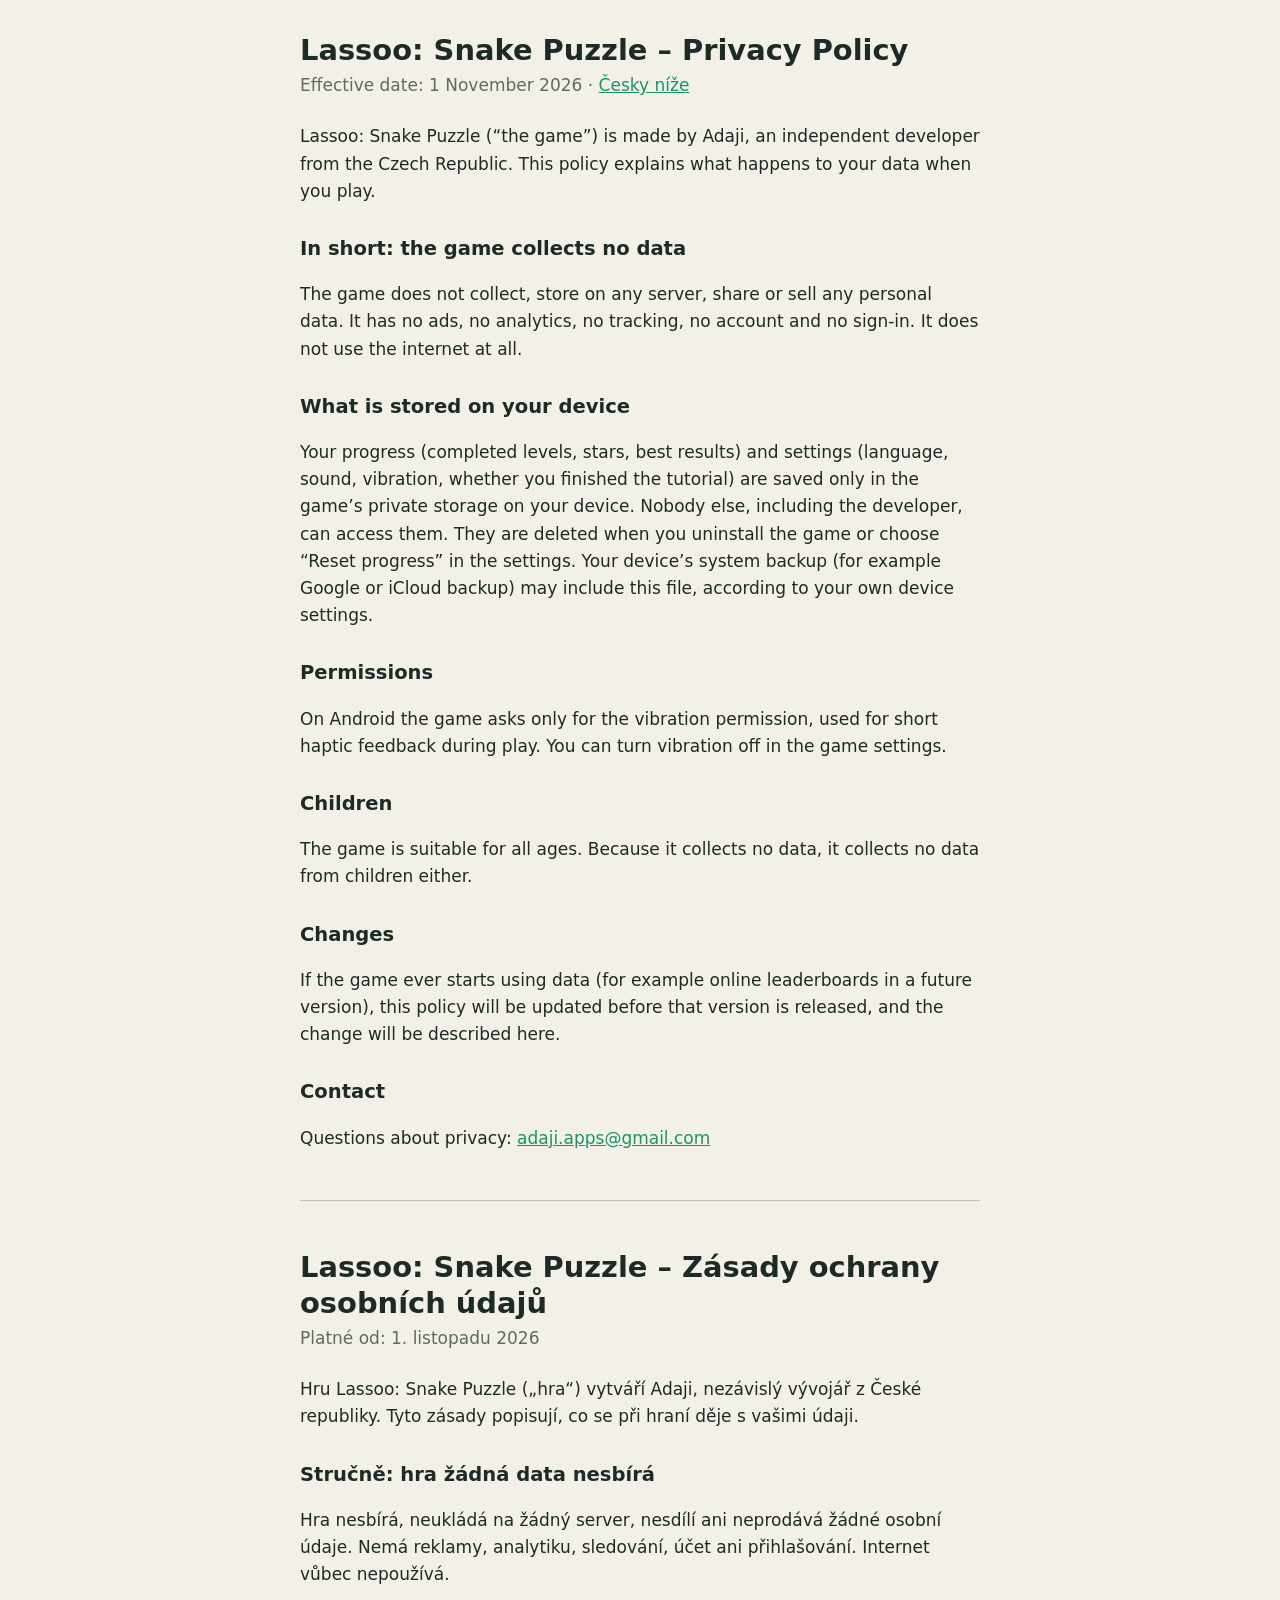
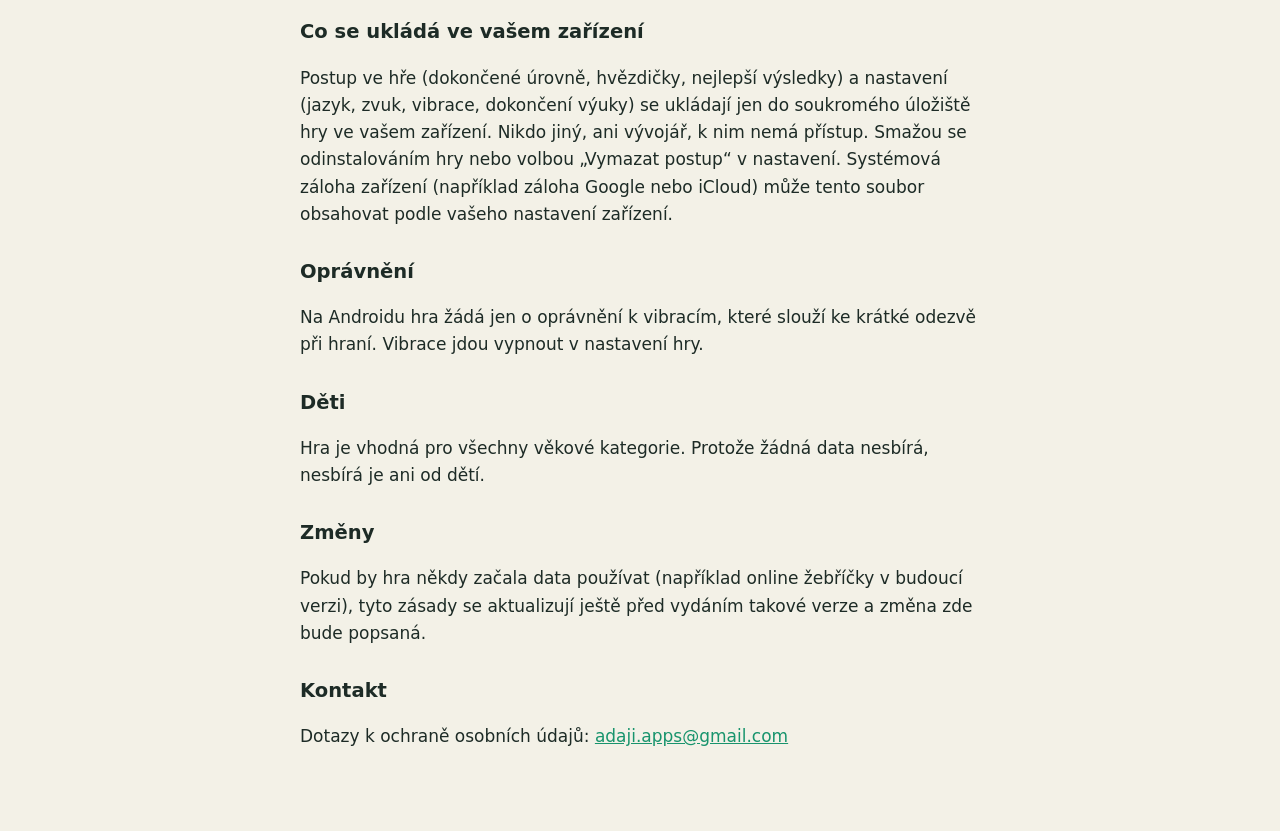
==== lassoo/privacy/index.html @ ac692268 "Privacy policy for Lassoo: Snake Puzzle" ====
<!doctype html>
<html lang="en">
<head>
<meta charset="utf-8">
<meta name="viewport" content="width=device-width, initial-scale=1">
<title>Lassoo: Snake Puzzle – Privacy Policy</title>
<style>
  :root { color-scheme: light dark; --ink: #1d2b26; --muted: #5d6b64; --bg: #f3f1e7; --accent: #18946d; }
  @media (prefers-color-scheme: dark) { :root { --ink: #e9efe9; --muted: #a9b8b0; --bg: #16201c; --accent: #3cc493; } }
  body { margin: 0; background: var(--bg); color: var(--ink); font: 17px/1.6 system-ui, -apple-system, "Segoe UI", sans-serif; }
  main { max-width: 680px; margin: 0 auto; padding: 32px 16px 64px; }
  h1 { font-size: 1.7em; line-height: 1.25; margin: 0 0 4px; }
  h2 { font-size: 1.15em; margin: 28px 0 6px; }
  p, li { color: var(--ink); }
  .meta { color: var(--muted); margin: 0 0 24px; }
  hr { border: 0; border-top: 1px solid color-mix(in srgb, var(--muted) 35%, transparent); margin: 48px 0; }
  a { color: var(--accent); }
</style>
</head>
<body>
<main>

<h1>Lassoo: Snake Puzzle – Privacy Policy</h1>
<p class="meta">Effective date: 1 November 2026 · <a href="#cs">Česky níže</a></p>

<p>Lassoo: Snake Puzzle (“the game”) is made by Adaji, an independent developer from the Czech Republic. This policy explains what happens to your data when you play.</p>

<h2>In short: the game collects no data</h2>
<p>The game does not collect, store on any server, share or sell any personal data. It has no ads, no analytics, no tracking, no account and no sign-in. It does not use the internet at all.</p>

<h2>What is stored on your device</h2>
<p>Your progress (completed levels, stars, best results) and settings (language, sound, vibration, whether you finished the tutorial) are saved only in the game’s private storage on your device. Nobody else, including the developer, can access them. They are deleted when you uninstall the game or choose “Reset progress” in the settings. Your device’s system backup (for example Google or iCloud backup) may include this file, according to your own device settings.</p>

<h2>Permissions</h2>
<p>On Android the game asks only for the vibration permission, used for short haptic feedback during play. You can turn vibration off in the game settings.</p>

<h2>Children</h2>
<p>The game is suitable for all ages. Because it collects no data, it collects no data from children either.</p>

<h2>Changes</h2>
<p>If the game ever starts using data (for example online leaderboards in a future version), this policy will be updated before that version is released, and the change will be described here.</p>

<h2>Contact</h2>
<p>Questions about privacy: <a href="mailto:adaji.apps@gmail.com">adaji.apps@gmail.com</a></p>

<hr>

<h1 id="cs">Lassoo: Snake Puzzle – Zásady ochrany osobních údajů</h1>
<p class="meta">Platné od: 1. listopadu 2026</p>

<p>Hru Lassoo: Snake Puzzle („hra“) vytváří Adaji, nezávislý vývojář z České republiky. Tyto zásady popisují, co se při hraní děje s vašimi údaji.</p>

<h2>Stručně: hra žádná data nesbírá</h2>
<p>Hra nesbírá, neukládá na žádný server, nesdílí ani neprodává žádné osobní údaje. Nemá reklamy, analytiku, sledování, účet ani přihlašování. Internet vůbec nepoužívá.</p>

<h2>Co se ukládá ve vašem zařízení</h2>
<p>Postup ve hře (dokončené úrovně, hvězdičky, nejlepší výsledky) a nastavení (jazyk, zvuk, vibrace, dokončení výuky) se ukládají jen do soukromého úložiště hry ve vašem zařízení. Nikdo jiný, ani vývojář, k nim nemá přístup. Smažou se odinstalováním hry nebo volbou „Vymazat postup“ v nastavení. Systémová záloha zařízení (například záloha Google nebo iCloud) může tento soubor obsahovat podle vašeho nastavení zařízení.</p>

<h2>Oprávnění</h2>
<p>Na Androidu hra žádá jen o oprávnění k vibracím, které slouží ke krátké odezvě při hraní. Vibrace jdou vypnout v nastavení hry.</p>

<h2>Děti</h2>
<p>Hra je vhodná pro všechny věkové kategorie. Protože žádná data nesbírá, nesbírá je ani od dětí.</p>

<h2>Změny</h2>
<p>Pokud by hra někdy začala data používat (například online žebříčky v budoucí verzi), tyto zásady se aktualizují ještě před vydáním takové verze a změna zde bude popsaná.</p>

<h2>Kontakt</h2>
<p>Dotazy k ochraně osobních údajů: <a href="mailto:adaji.apps@gmail.com">adaji.apps@gmail.com</a></p>

</main>
</body>
</html>
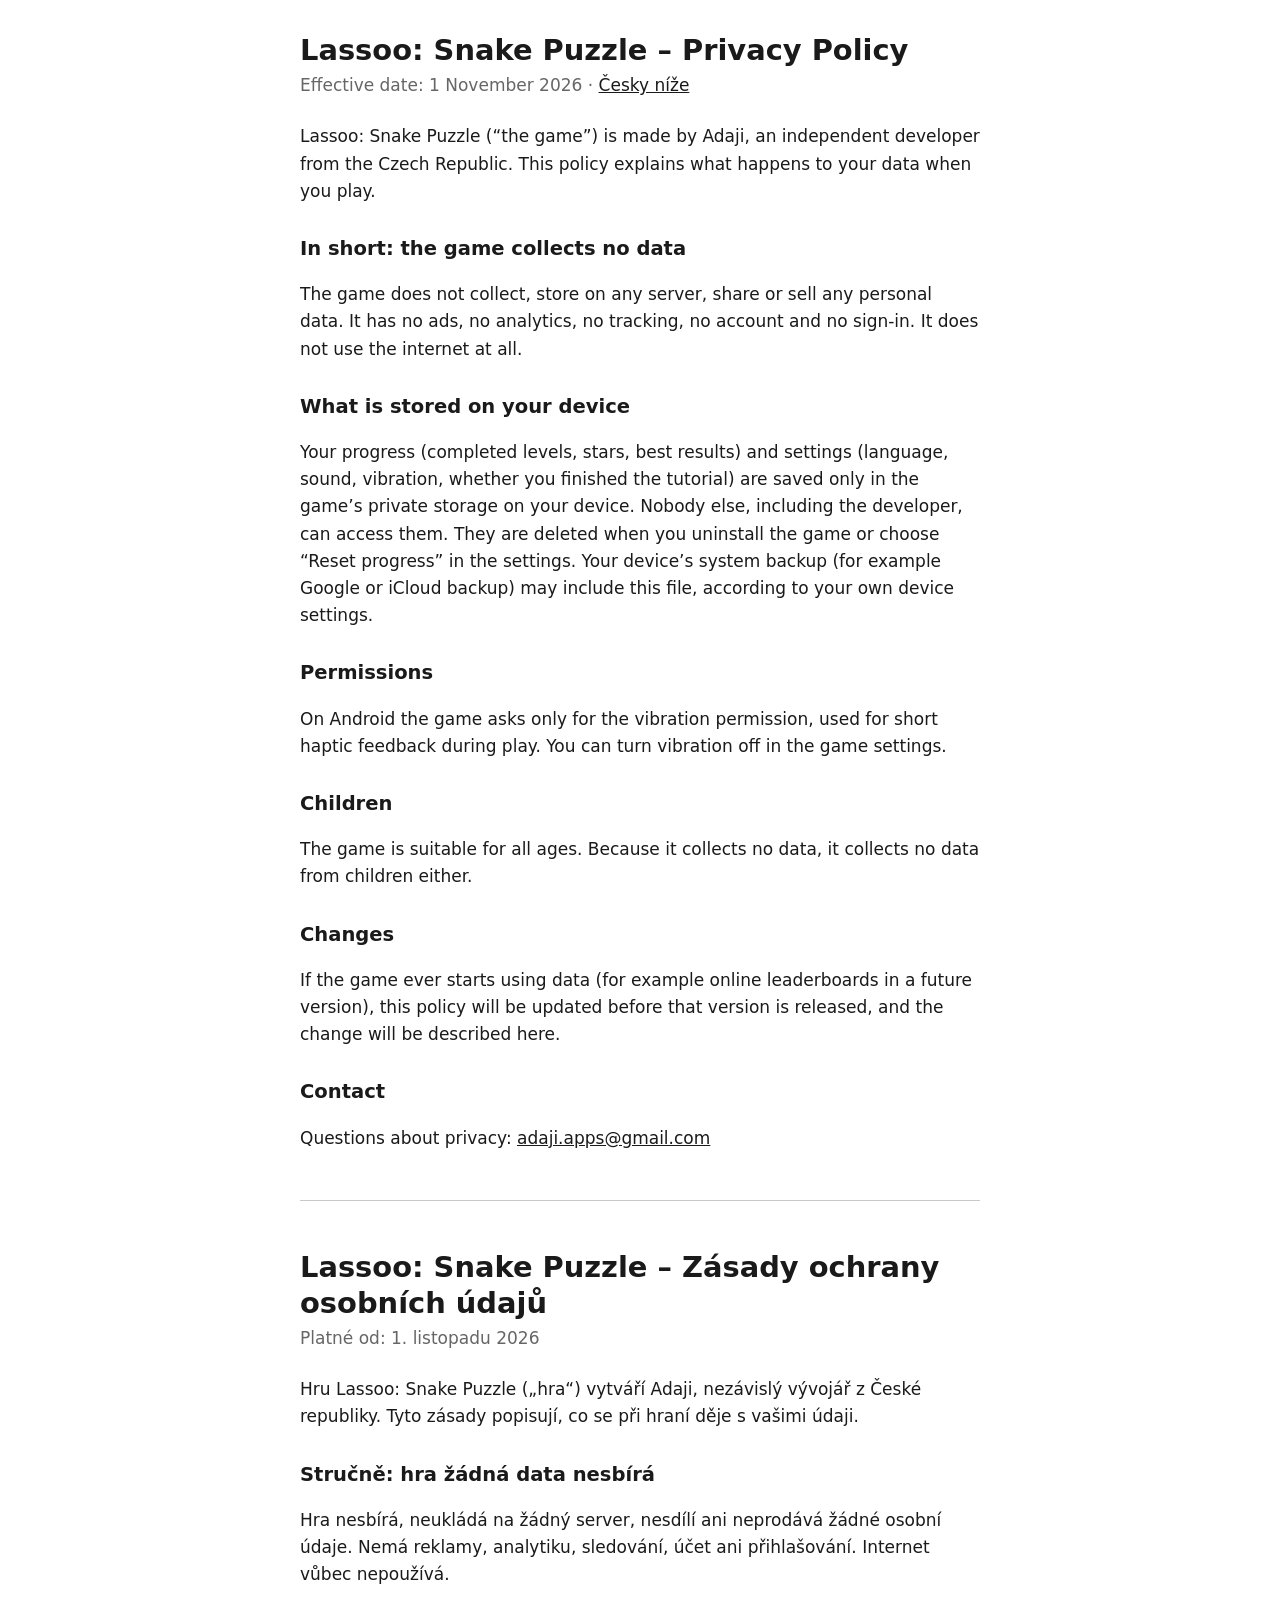
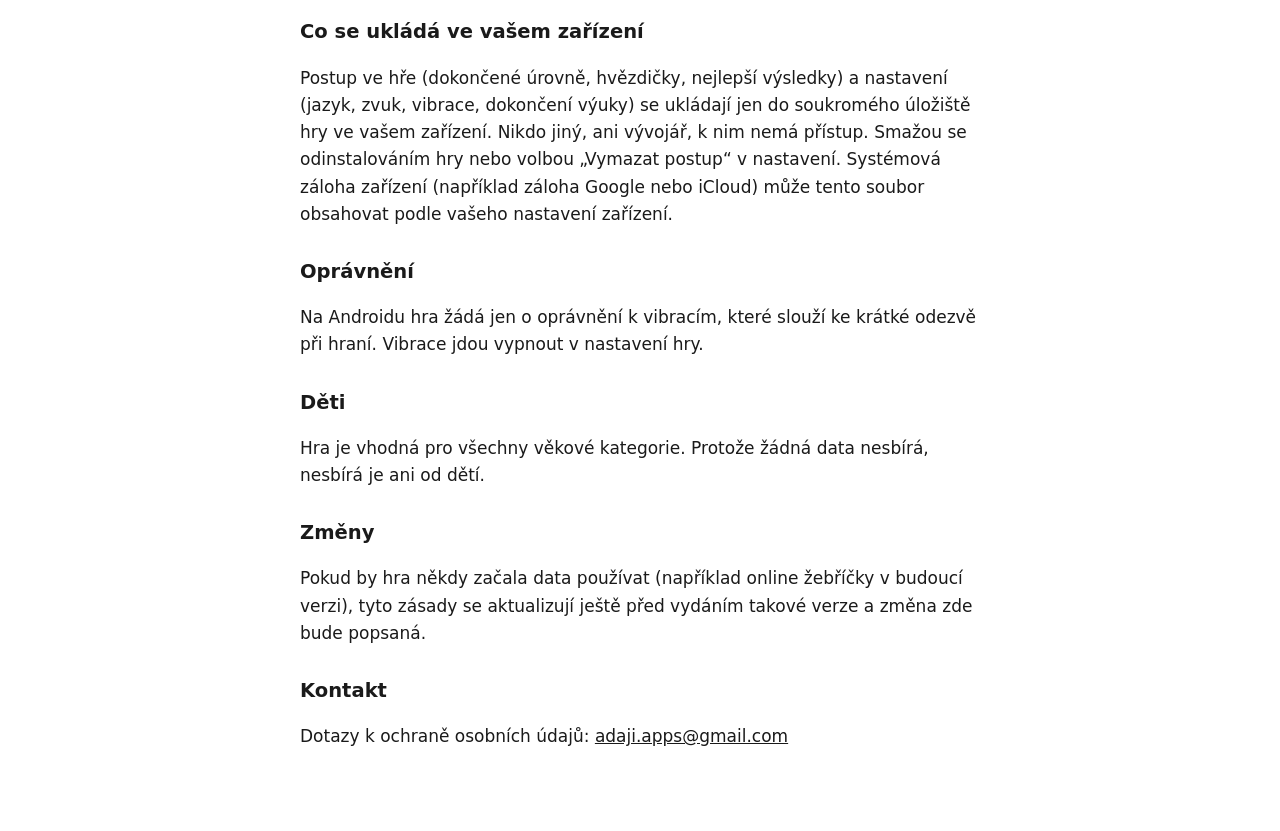
==== commit f4e70f6e: "Plain colors" ====
--- a/lassoo/privacy/index.html
+++ b/lassoo/privacy/index.html
@@ -5,8 +5,8 @@
 <meta name="viewport" content="width=device-width, initial-scale=1">
 <title>Lassoo: Snake Puzzle – Privacy Policy</title>
 <style>
-  :root { color-scheme: light dark; --ink: #1d2b26; --muted: #5d6b64; --bg: #f3f1e7; --accent: #18946d; }
-  @media (prefers-color-scheme: dark) { :root { --ink: #e9efe9; --muted: #a9b8b0; --bg: #16201c; --accent: #3cc493; } }
+  :root { color-scheme: light dark; --ink: #1a1a1a; --muted: #666; --bg: #fff; --accent: #1a1a1a; }
+  @media (prefers-color-scheme: dark) { :root { --ink: #e8e8e8; --muted: #9a9a9a; --bg: #121212; --accent: #e8e8e8; } }
   body { margin: 0; background: var(--bg); color: var(--ink); font: 17px/1.6 system-ui, -apple-system, "Segoe UI", sans-serif; }
   main { max-width: 680px; margin: 0 auto; padding: 32px 16px 64px; }
   h1 { font-size: 1.7em; line-height: 1.25; margin: 0 0 4px; }
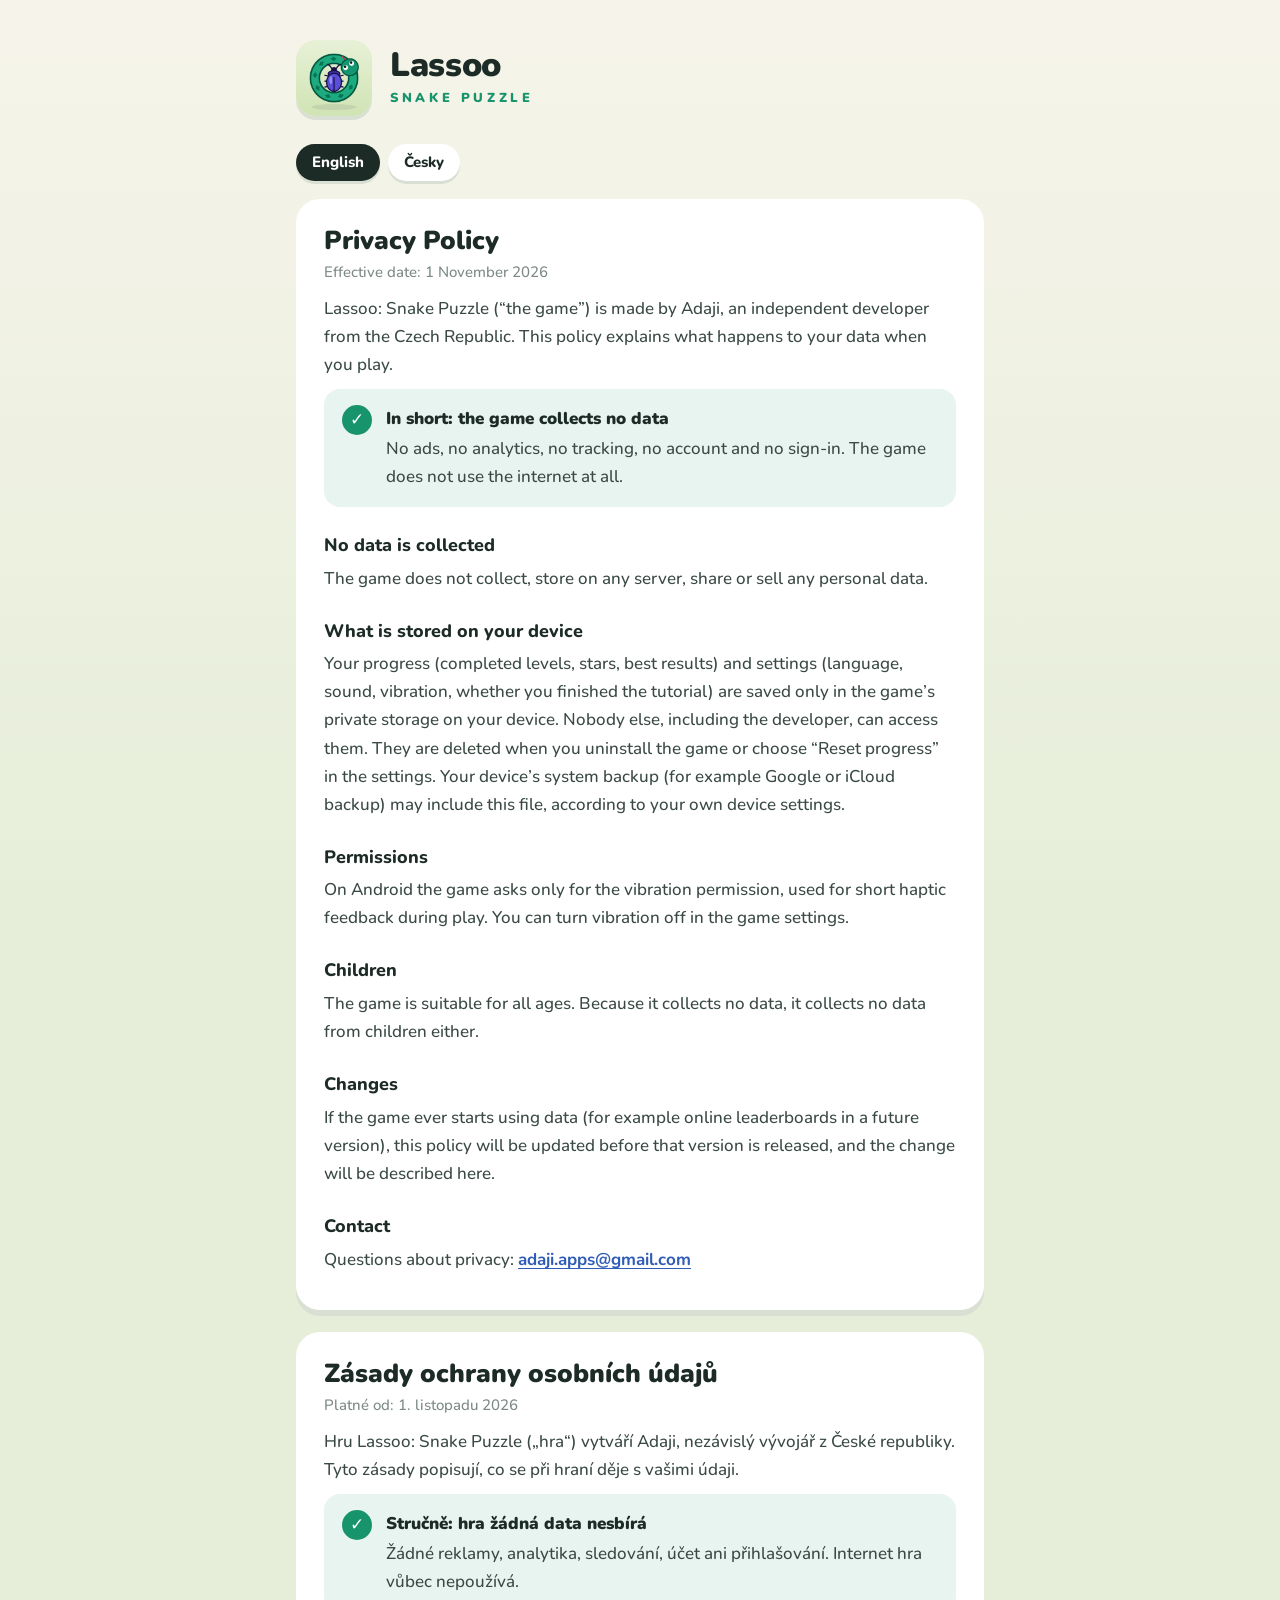
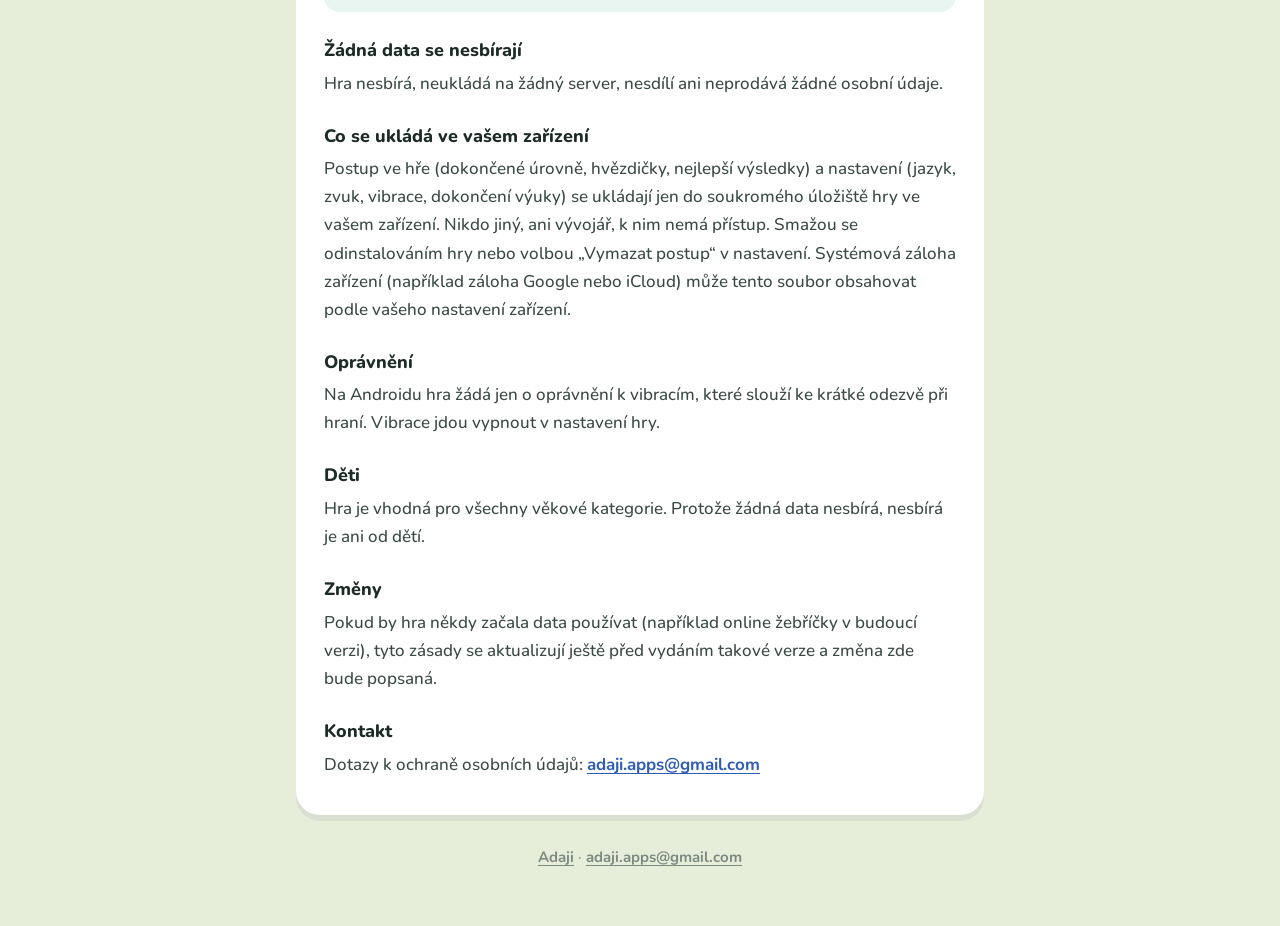
==== commit bbb4c1d9: "New look matching the game" ====
--- a/lassoo/privacy/index.html
+++ b/lassoo/privacy/index.html
@@ -4,69 +4,92 @@
 <meta charset="utf-8">
 <meta name="viewport" content="width=device-width, initial-scale=1">
 <title>Lassoo: Snake Puzzle – Privacy Policy</title>
-<style>
-  :root { color-scheme: light dark; --ink: #1a1a1a; --muted: #666; --bg: #fff; --accent: #1a1a1a; }
-  @media (prefers-color-scheme: dark) { :root { --ink: #e8e8e8; --muted: #9a9a9a; --bg: #121212; --accent: #e8e8e8; } }
-  body { margin: 0; background: var(--bg); color: var(--ink); font: 17px/1.6 system-ui, -apple-system, "Segoe UI", sans-serif; }
-  main { max-width: 680px; margin: 0 auto; padding: 32px 16px 64px; }
-  h1 { font-size: 1.7em; line-height: 1.25; margin: 0 0 4px; }
-  h2 { font-size: 1.15em; margin: 28px 0 6px; }
-  p, li { color: var(--ink); }
-  .meta { color: var(--muted); margin: 0 0 24px; }
-  hr { border: 0; border-top: 1px solid color-mix(in srgb, var(--muted) 35%, transparent); margin: 48px 0; }
-  a { color: var(--accent); }
-</style>
+<link rel="icon" href="../../assets/lassoo-icon.png">
+<link rel="stylesheet" href="../../assets/style.css">
 </head>
 <body>
 <main>
 
-<h1>Lassoo: Snake Puzzle – Privacy Policy</h1>
-<p class="meta">Effective date: 1 November 2026 · <a href="#cs">Česky níže</a></p>
+<header class="hero">
+  <img src="../../assets/lassoo-icon.png" alt="">
+  <div>
+    <h1>Lassoo</h1>
+    <p class="tagline">Snake Puzzle</p>
+  </div>
+</header>
 
-<p>Lassoo: Snake Puzzle (“the game”) is made by Adaji, an independent developer from the Czech Republic. This policy explains what happens to your data when you play.</p>
+<nav class="langs" aria-label="Language">
+  <a href="#en" aria-current="true">English</a>
+  <a href="#cs" lang="cs">Česky</a>
+</nav>
 
-<h2>In short: the game collects no data</h2>
-<p>The game does not collect, store on any server, share or sell any personal data. It has no ads, no analytics, no tracking, no account and no sign-in. It does not use the internet at all.</p>
+<article class="card" id="en">
+  <h2>Privacy Policy</h2>
+  <p class="meta">Effective date: 1 November 2026</p>
 
-<h2>What is stored on your device</h2>
-<p>Your progress (completed levels, stars, best results) and settings (language, sound, vibration, whether you finished the tutorial) are saved only in the game’s private storage on your device. Nobody else, including the developer, can access them. They are deleted when you uninstall the game or choose “Reset progress” in the settings. Your device’s system backup (for example Google or iCloud backup) may include this file, according to your own device settings.</p>
+  <p>Lassoo: Snake Puzzle (“the game”) is made by Adaji, an independent developer from the Czech Republic. This policy explains what happens to your data when you play.</p>
 
-<h2>Permissions</h2>
-<p>On Android the game asks only for the vibration permission, used for short haptic feedback during play. You can turn vibration off in the game settings.</p>
+  <div class="summary">
+    <span class="tick" aria-hidden="true">✓</span>
+    <div>
+      <strong>In short: the game collects no data</strong>
+      <p>No ads, no analytics, no tracking, no account and no sign-in. The game does not use the internet at all.</p>
+    </div>
+  </div>
 
-<h2>Children</h2>
-<p>The game is suitable for all ages. Because it collects no data, it collects no data from children either.</p>
+  <h3>No data is collected</h3>
+  <p>The game does not collect, store on any server, share or sell any personal data.</p>
 
-<h2>Changes</h2>
-<p>If the game ever starts using data (for example online leaderboards in a future version), this policy will be updated before that version is released, and the change will be described here.</p>
+  <h3>What is stored on your device</h3>
+  <p>Your progress (completed levels, stars, best results) and settings (language, sound, vibration, whether you finished the tutorial) are saved only in the game’s private storage on your device. Nobody else, including the developer, can access them. They are deleted when you uninstall the game or choose “Reset progress” in the settings. Your device’s system backup (for example Google or iCloud backup) may include this file, according to your own device settings.</p>
 
-<h2>Contact</h2>
-<p>Questions about privacy: <a href="mailto:adaji.apps@gmail.com">adaji.apps@gmail.com</a></p>
+  <h3>Permissions</h3>
+  <p>On Android the game asks only for the vibration permission, used for short haptic feedback during play. You can turn vibration off in the game settings.</p>
 
-<hr>
+  <h3>Children</h3>
+  <p>The game is suitable for all ages. Because it collects no data, it collects no data from children either.</p>
 
-<h1 id="cs">Lassoo: Snake Puzzle – Zásady ochrany osobních údajů</h1>
-<p class="meta">Platné od: 1. listopadu 2026</p>
+  <h3>Changes</h3>
+  <p>If the game ever starts using data (for example online leaderboards in a future version), this policy will be updated before that version is released, and the change will be described here.</p>
 
-<p>Hru Lassoo: Snake Puzzle („hra“) vytváří Adaji, nezávislý vývojář z České republiky. Tyto zásady popisují, co se při hraní děje s vašimi údaji.</p>
+  <h3>Contact</h3>
+  <p>Questions about privacy: <a href="mailto:adaji.apps@gmail.com">adaji.apps@gmail.com</a></p>
+</article>
 
-<h2>Stručně: hra žádná data nesbírá</h2>
-<p>Hra nesbírá, neukládá na žádný server, nesdílí ani neprodává žádné osobní údaje. Nemá reklamy, analytiku, sledování, účet ani přihlašování. Internet vůbec nepoužívá.</p>
+<article class="card" id="cs" lang="cs">
+  <h2>Zásady ochrany osobních údajů</h2>
+  <p class="meta">Platné od: 1. listopadu 2026</p>
 
-<h2>Co se ukládá ve vašem zařízení</h2>
-<p>Postup ve hře (dokončené úrovně, hvězdičky, nejlepší výsledky) a nastavení (jazyk, zvuk, vibrace, dokončení výuky) se ukládají jen do soukromého úložiště hry ve vašem zařízení. Nikdo jiný, ani vývojář, k nim nemá přístup. Smažou se odinstalováním hry nebo volbou „Vymazat postup“ v nastavení. Systémová záloha zařízení (například záloha Google nebo iCloud) může tento soubor obsahovat podle vašeho nastavení zařízení.</p>
+  <p>Hru Lassoo: Snake Puzzle („hra“) vytváří Adaji, nezávislý vývojář z České republiky. Tyto zásady popisují, co se při hraní děje s vašimi údaji.</p>
 
-<h2>Oprávnění</h2>
-<p>Na Androidu hra žádá jen o oprávnění k vibracím, které slouží ke krátké odezvě při hraní. Vibrace jdou vypnout v nastavení hry.</p>
+  <div class="summary">
+    <span class="tick" aria-hidden="true">✓</span>
+    <div>
+      <strong>Stručně: hra žádná data nesbírá</strong>
+      <p>Žádné reklamy, analytika, sledování, účet ani přihlašování. Internet hra vůbec nepoužívá.</p>
+    </div>
+  </div>
 
-<h2>Děti</h2>
-<p>Hra je vhodná pro všechny věkové kategorie. Protože žádná data nesbírá, nesbírá je ani od dětí.</p>
+  <h3>Žádná data se nesbírají</h3>
+  <p>Hra nesbírá, neukládá na žádný server, nesdílí ani neprodává žádné osobní údaje.</p>
 
-<h2>Změny</h2>
-<p>Pokud by hra někdy začala data používat (například online žebříčky v budoucí verzi), tyto zásady se aktualizují ještě před vydáním takové verze a změna zde bude popsaná.</p>
+  <h3>Co se ukládá ve vašem zařízení</h3>
+  <p>Postup ve hře (dokončené úrovně, hvězdičky, nejlepší výsledky) a nastavení (jazyk, zvuk, vibrace, dokončení výuky) se ukládají jen do soukromého úložiště hry ve vašem zařízení. Nikdo jiný, ani vývojář, k nim nemá přístup. Smažou se odinstalováním hry nebo volbou „Vymazat postup“ v nastavení. Systémová záloha zařízení (například záloha Google nebo iCloud) může tento soubor obsahovat podle vašeho nastavení zařízení.</p>
 
-<h2>Kontakt</h2>
-<p>Dotazy k ochraně osobních údajů: <a href="mailto:adaji.apps@gmail.com">adaji.apps@gmail.com</a></p>
+  <h3>Oprávnění</h3>
+  <p>Na Androidu hra žádá jen o oprávnění k vibracím, které slouží ke krátké odezvě při hraní. Vibrace jdou vypnout v nastavení hry.</p>
+
+  <h3>Děti</h3>
+  <p>Hra je vhodná pro všechny věkové kategorie. Protože žádná data nesbírá, nesbírá je ani od dětí.</p>
+
+  <h3>Změny</h3>
+  <p>Pokud by hra někdy začala data používat (například online žebříčky v budoucí verzi), tyto zásady se aktualizují ještě před vydáním takové verze a změna zde bude popsaná.</p>
+
+  <h3>Kontakt</h3>
+  <p>Dotazy k ochraně osobních údajů: <a href="mailto:adaji.apps@gmail.com">adaji.apps@gmail.com</a></p>
+</article>
+
+<footer><a href="../../">Adaji</a> · <a href="mailto:adaji.apps@gmail.com">adaji.apps@gmail.com</a></footer>
 
 </main>
 </body>
--- a/assets/style.css
+++ b/assets/style.css
@@ -0,0 +1,184 @@
+/* Vzhled podle hry Lassoo: krémové pozadí, bílé karty se spodní hranou, písmo Nunito. */
+@font-face {
+  font-family: "Nunito";
+  src: url("Nunito.ttf") format("truetype");
+  font-weight: 200 1000;
+  font-display: swap;
+}
+
+:root {
+  color-scheme: light;
+  --bg-top: #f6f4ea;
+  --bg-bottom: #e6eed9;
+  --ink: #1d2b26;
+  --text: #3a4a43;
+  --muted: #7d8a83;
+  --card: #ffffff;
+  --edge: #d9e0d3;
+  --line: #e6eae0;
+  --brand: #18946d;
+  --link: #2f5cb5;
+  --pill: #ffffff;
+  --pill-active: #1d2b26;
+  --pill-active-ink: #ffffff;
+}
+
+@media (prefers-color-scheme: dark) {
+  :root:not([data-theme="light"]) {
+    color-scheme: dark;
+    --bg-top: #17211d;
+    --bg-bottom: #121a16;
+    --ink: #eef3ee;
+    --text: #c9d4ce;
+    --muted: #8e9c95;
+    --card: #1f2b26;
+    --edge: #0d1411;
+    --line: #2c3a34;
+    --brand: #3cc493;
+    --link: #8fb0f5;
+    --pill: #1f2b26;
+    --pill-active: #eef3ee;
+    --pill-active-ink: #17211d;
+  }
+}
+
+* { box-sizing: border-box; }
+
+html { background: var(--bg-bottom); }
+
+body {
+  margin: 0;
+  min-height: 100vh;
+  background: linear-gradient(180deg, var(--bg-top), var(--bg-bottom)) fixed;
+  color: var(--text);
+  font: 500 17px/1.65 "Nunito", system-ui, -apple-system, "Segoe UI", sans-serif;
+  -webkit-font-smoothing: antialiased;
+}
+
+main {
+  max-width: 720px;
+  margin: 0 auto;
+  padding: 40px 16px 56px;
+}
+
+a { color: var(--link); font-weight: 700; text-underline-offset: 3px; }
+
+/* Hlavička s ikonou aplikace */
+.hero {
+  display: flex;
+  align-items: center;
+  gap: 18px;
+  margin-bottom: 28px;
+}
+.hero img {
+  width: 76px;
+  height: 76px;
+  border-radius: 20px;
+  box-shadow: 0 4px 0 var(--edge);
+  flex: none;
+}
+.hero h1 {
+  margin: 0;
+  color: var(--ink);
+  font-size: 34px;
+  font-weight: 900;
+  line-height: 1.1;
+  letter-spacing: -0.01em;
+}
+.tagline {
+  margin: 4px 0 0;
+  color: var(--brand);
+  font-size: 13px;
+  font-weight: 900;
+  letter-spacing: 0.28em;
+  text-transform: uppercase;
+}
+
+/* Karty */
+.card {
+  background: var(--card);
+  border-radius: 24px;
+  box-shadow: 0 6px 0 var(--edge);
+  padding: 26px 28px;
+  margin-bottom: 22px;
+}
+.card h2 {
+  margin: 0 0 4px;
+  color: var(--ink);
+  font-size: 26px;
+  font-weight: 900;
+  line-height: 1.2;
+}
+.card h3 {
+  margin: 24px 0 4px;
+  color: var(--ink);
+  font-size: 18px;
+  font-weight: 800;
+}
+.card p { margin: 0 0 10px; }
+.meta { color: var(--muted); font-size: 15px; margin: 0 0 18px; }
+
+/* Shrnutí nahoře */
+.summary {
+  display: flex;
+  gap: 14px;
+  align-items: flex-start;
+  background: color-mix(in srgb, var(--brand) 10%, var(--card));
+  border-radius: 16px;
+  padding: 16px 18px;
+  margin: 6px 0 8px;
+}
+.summary .tick {
+  flex: none;
+  width: 30px;
+  height: 30px;
+  border-radius: 50%;
+  background: var(--brand);
+  color: var(--card);
+  display: grid;
+  place-items: center;
+  font-weight: 900;
+  font-size: 17px;
+  line-height: 1;
+}
+.summary strong { color: var(--ink); font-weight: 900; display: block; margin-bottom: 2px; }
+.summary p { margin: 0; }
+
+/* Přepínač jazyka */
+.langs { display: flex; gap: 8px; margin: 0 0 18px; }
+.langs a {
+  background: var(--pill);
+  color: var(--ink);
+  border-radius: 999px;
+  box-shadow: 0 3px 0 var(--edge);
+  padding: 6px 16px;
+  font-size: 15px;
+  font-weight: 800;
+  text-decoration: none;
+}
+.langs a[aria-current="true"] { background: var(--pill-active); color: var(--pill-active-ink); }
+
+/* Seznam aplikací na úvodní stránce */
+.app { display: flex; gap: 18px; align-items: center; }
+.app img { width: 64px; height: 64px; border-radius: 16px; flex: none; }
+.app h2 { font-size: 22px; }
+.app p { margin: 0; }
+.links { display: flex; flex-wrap: wrap; gap: 6px 18px; margin-top: 6px; }
+
+footer {
+  color: var(--muted);
+  font-size: 15px;
+  text-align: center;
+  margin-top: 30px;
+}
+footer a { color: inherit; }
+
+@media (max-width: 480px) {
+  main { padding-top: 28px; }
+  .hero img { width: 60px; height: 60px; border-radius: 16px; }
+  .hero h1 { font-size: 28px; }
+  .card { padding: 22px 20px; border-radius: 20px; }
+  .card h2 { font-size: 23px; }
+  .app { align-items: flex-start; }
+  .app img { width: 52px; height: 52px; border-radius: 13px; }
+}
